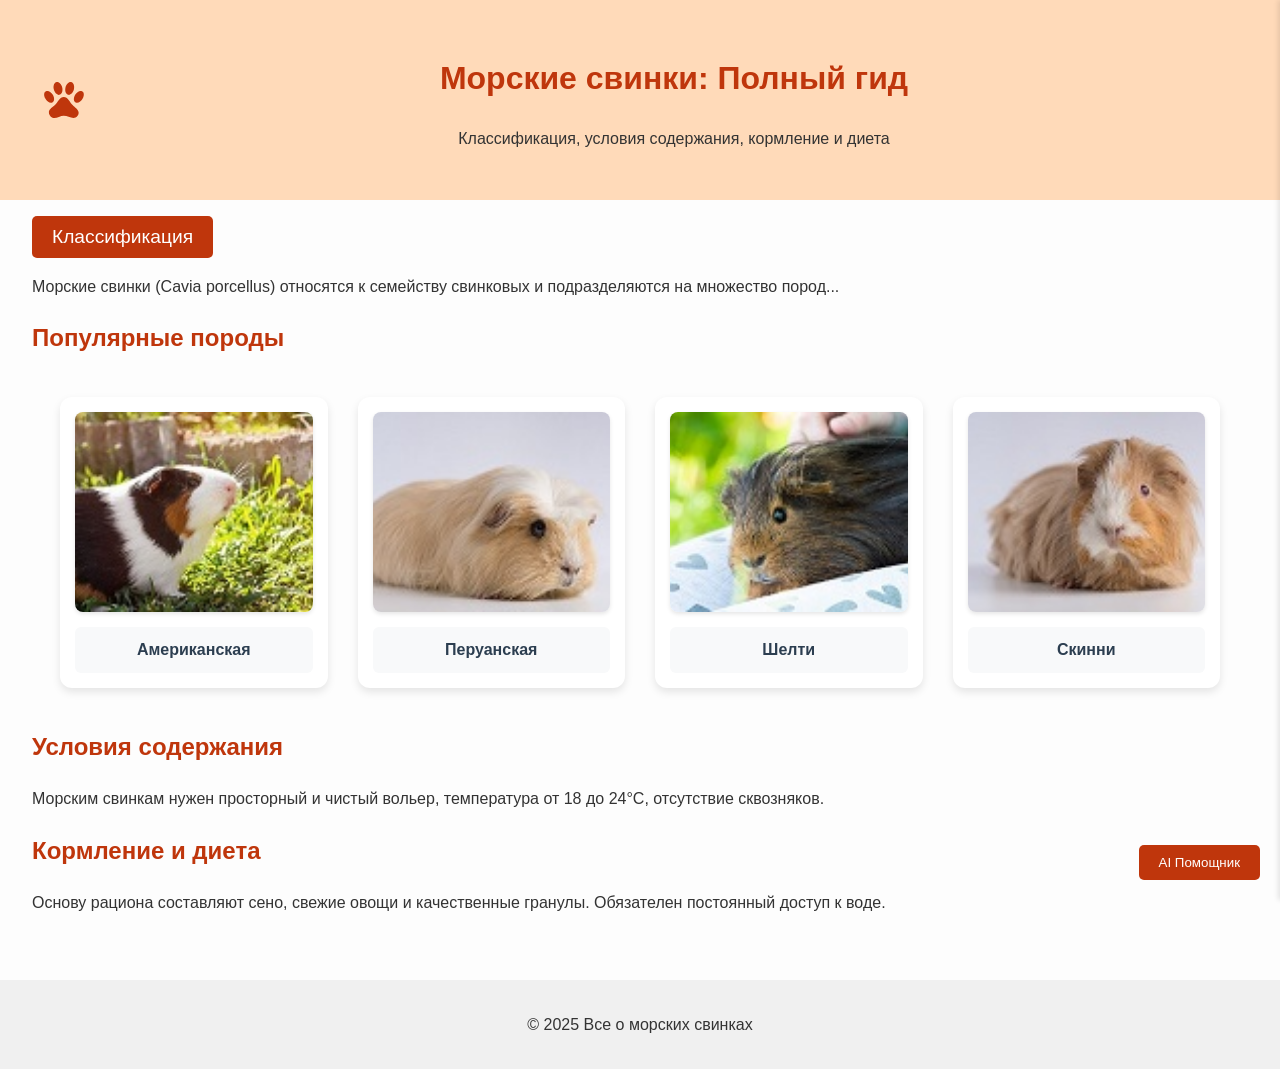
==== index.html @ c3771407 "Rename main file to index.html" ====
<!DOCTYPE html>
<html lang="ru">

<head>
  <meta charset="UTF-8">
  <meta name="viewport" content="width=device-width, initial-scale=1.0">
  <title>Морские свинки: Полный гид</title>
  <link rel="stylesheet" href="style.css">
  <link rel="icon" type="image/svg+xml" href="images/paw-icon.svg">
</head>

<body>
  <header>
    <div class="header-content">
      <img src="images/paw-icon.svg" alt="Лапка" class="paw-icon">
      <div>
        <h1>Морские свинки: Полный гид</h1>
        <p>Классификация, условия содержания, кормление и диета</p>
      </div>
    </div>
  </header>
  <main>
    <section>
      <button class="wiki-button" onclick="window.open('https://ru.wikipedia.org/wiki/%D0%9C%D0%BE%D1%80%D1%81%D0%BA%D0%B0%D1%8F_%D1%81%D0%B2%D0%B8%D0%BD%D0%BA%D0%B0', '_blank')">Классификация</button>
      <p>Морские свинки (Cavia porcellus) относятся к семейству свинковых и подразделяются на множество пород...</p>
    </section>
    <section>
      <h2>Популярные породы</h2>
      <div class="gallery">
        <div class="gallery-item">
          <img src="images/cute-guinea-pig-green-grass-garden1.jpg" alt="Американская морская свинка">
          <a href="#" class="breed-link" data-breed="american">Американская</a>
        </div>
        <div class="gallery-item">
          <img src="images/closeup-shot-guinea-pig-isolated-white-table2.jpg" alt="Перуанская морская свинка">
          <a href="#" class="breed-link" data-breed="peruvian">Перуанская</a>
        </div>
        <div class="gallery-item">
          <img src="images/guinea-pig-child-s-hands-close-up3.jpg" alt="Шелти">
          <a href="#" class="breed-link" data-breed="sheltie">Шелти</a>
        </div>
        <div class="gallery-item">
          <img src="images/closeup-shot-guinea-pig-isolated-white-wall4.jpg" alt="Скинни">
          <a href="#" class="breed-link" data-breed="skinny">Скинни</a>
        </div>
      </div>
    </section>
    <section>
      <h2>Условия содержания</h2>
      <p>Морским свинкам нужен просторный и чистый вольер, температура от 18 до 24°C, отсутствие сквозняков.</p>
    </section>
    <section>
      <h2>Кормление и диета</h2>
      <p>Основу рациона составляют сено, свежие овощи и качественные гранулы. Обязателен постоянный доступ к воде.</p>
    </section>
  </main>
  <footer>
    <p>&copy; 2025 Все о морских свинках</p>
  </footer>

  <div class="ai-panel">
    <div class="ai-panel-content">
      <h3>AI Помощник</h3>
      <p>Здесь вы можете получить помощь по содержанию морских свинок. Спросите меня о питании, содержании, здоровье или поведении морских свинок!</p>
      <div class="ai-input-container">
        <textarea id="ai-input" placeholder="Введите ваш вопрос... Например: Что едят морские свинки?"></textarea>
        <button id="ai-search-btn" class="ai-search-button">Спросить</button>
      </div>
      <div id="ai-messages"></div>
    </div>
  </div>
  
  <button class="toggle-ai-button" onclick="toggleAIPanel()">AI Помощник</button>

  <script src="ai-helper.js"></script>
  <script>
    const panel = document.querySelector('.ai-panel');
    const toggleButton = document.querySelector('.toggle-ai-button');
    const searchButton = document.getElementById('ai-search-btn');
    const aiInput = document.getElementById('ai-input');
    const aiMessages = document.getElementById('ai-messages');
    const aiHelper = new AIHelper();

    // Описания пород
    const breedDescriptions = {
      american: {
        title: "Американская морская свинка",
        description: "Американская морская свинка - одна из самых популярных пород. Характеризуется короткой, гладкой шерстью и округлым телом. Имеет спокойный характер и хорошо подходит для начинающих владельцев. Требует минимального ухода за шерстью."
      },
      peruvian: {
        title: "Перуанская морская свинка",
        description: "Перуанская морская свинка известна своей длинной, шелковистой шерстью, которая может достигать 50 см в длину. Требует регулярного ухода и расчесывания. Имеет спокойный характер и нуждается в особом внимании к гигиене."
      },
      sheltie: {
        title: "Шелти",
        description: "Шелти - порода с длинной шерстью, растущей от головы к хвосту. Отличается дружелюбным характером и высокой активностью. Требует регулярного ухода за шерстью и внимания со стороны хозяина."
      },
      skinny: {
        title: "Скинни",
        description: "Скинни - уникальная порода, практически лишенная шерсти. Имеет нежную кожу, которая требует особого ухода и защиты от холода. Характеризуется дружелюбным характером и высокой потребностью в тепле."
      }
    };

    function toggleAIPanel() {
      panel.classList.toggle('active');
      toggleButton.classList.toggle('hidden');
      
      // Очищаем содержимое AI помощника при закрытии
      if (!panel.classList.contains('active')) {
        aiMessages.innerHTML = '';
        aiInput.value = '';
      }
    }

    // Создаем элемент для описания породы
    const breedDescription = document.createElement('div');
    breedDescription.className = 'breed-description';
    document.body.appendChild(breedDescription);

    // Обработчик кликов по ссылкам пород
    document.querySelectorAll('.breed-link').forEach(link => {
      link.addEventListener('click', (e) => {
        e.preventDefault();
        const breed = e.target.dataset.breed;
        const description = breedDescriptions[breed];
        
        breedDescription.innerHTML = `
          <button class="close-description">&times;</button>
          <h3>${description.title}</h3>
          <p>${description.description}</p>
        `;
        
        breedDescription.classList.add('active');
        
        // Обработчик закрытия описания
        breedDescription.querySelector('.close-description').addEventListener('click', () => {
          breedDescription.classList.remove('active');
        });
      });
    });

    // Закрытие описания при клике вне его
    document.addEventListener('click', (e) => {
      if (!breedDescription.contains(e.target) && !e.target.classList.contains('breed-link')) {
        breedDescription.classList.remove('active');
      }
      
      // Закрытие AI панели при клике вне её
      if (!panel.contains(e.target) && 
          !toggleButton.contains(e.target) && 
          panel.classList.contains('active') &&
          !e.target.closest('.ai-panel') && 
          !e.target.closest('.toggle-ai-button')) {
        toggleAIPanel();
      }
    });

    function formatResponse(text) {
      return text.split('\n').map(line => {
        if (line.startsWith('•')) {
          return `<li>${line.substring(2)}</li>`;
        } else if (line.startsWith('По теме')) {
          return `<h4>${line}</h4><ul>`;
        } else if (line === '') {
          return '</ul>';
        }
        return line;
      }).join('\n');
    }

    // Обработка поиска
    async function handleSearch() {
      const question = aiInput.value.trim();
      if (question) {
        // Добавляем вопрос пользователя
        const userQuestion = document.createElement('div');
        userQuestion.className = 'ai-message user-message';
        userQuestion.textContent = question;
        aiMessages.appendChild(userQuestion);

        // Добавляем индикатор загрузки
        const loadingMessage = document.createElement('div');
        loadingMessage.className = 'ai-message ai-response loading';
        loadingMessage.textContent = 'Думаю...';
        aiMessages.appendChild(loadingMessage);

        try {
          // Получаем ответ от AI
          const response = await aiHelper.processQuestion(question);
          
          // Заменяем индикатор загрузки на ответ
          loadingMessage.innerHTML = formatResponse(response);
          loadingMessage.classList.remove('loading');
        } catch (error) {
          loadingMessage.textContent = 'Извините, произошла ошибка. Попробуйте еще раз.';
          loadingMessage.classList.remove('loading');
        }

        // Очищаем поле ввода
        aiInput.value = '';
        
        // Прокручиваем к последнему сообщению
        aiMessages.scrollTop = aiMessages.scrollHeight;
      }
    }

    searchButton.addEventListener('click', handleSearch);

    // Обработка Enter в текстовом поле
    aiInput.addEventListener('keypress', (e) => {
      if (e.key === 'Enter' && !e.shiftKey) {
        e.preventDefault();
        handleSearch();
      }
    });
  </script>
</body>

</html>
---- style.css ----
* {
  box-sizing: border-box;
}

body {
  font-family: 'Segoe UI', Tahoma, Geneva, Verdana, sans-serif;
  margin: 0;
  padding: 0;
  line-height: 1.6;
  background-color: #fdfdfd;
  color: #333;
}

header {
  background-color: #ffdab9;
  padding: 2rem;
}

.header-content {
  display: flex;
  align-items: center;
  gap: 20px;
  max-width: 1200px;
  margin: 0 auto;
}

.paw-icon {
  width: 48px;
  height: 48px;
  flex-shrink: 0;
}

.header-content div {
  flex-grow: 1;
  text-align: center;
}

main {
  padding: 1rem 2rem;
}

h1, h2 {
  color: #bf360c;
}

.gallery {
  display: grid;
  grid-template-columns: repeat(auto-fit, minmax(250px, 1fr));
  gap: 30px;
  padding: 20px;
  max-width: 1200px;
  margin: 0 auto;
}

.gallery-item {
  display: flex;
  flex-direction: column;
  align-items: center;
  gap: 15px;
  background: white;
  padding: 15px;
  border-radius: 12px;
  box-shadow: 0 4px 8px rgba(0, 0, 0, 0.1);
  transition: transform 0.3s ease, box-shadow 0.3s ease;
}

.gallery-item:hover {
  transform: translateY(-5px);
  box-shadow: 0 6px 12px rgba(0, 0, 0, 0.15);
}

.gallery-item img {
  width: 100%;
  height: 200px;
  object-fit: cover;
  border-radius: 8px;
  box-shadow: 0 2px 4px rgba(0, 0, 0, 0.1);
}

.breed-link {
  color: #2c3e50;
  text-decoration: none;
  font-weight: bold;
  padding: 10px 20px;
  border-radius: 6px;
  background-color: #f8f9fa;
  transition: all 0.3s ease;
  text-align: center;
  width: 100%;
  margin-top: auto;
}

.breed-link:hover {
  background-color: #e9ecef;
  transform: translateY(-2px);
  color: #bf360c;
}

.breed-description {
  display: none;
  position: fixed;
  top: 50%;
  left: 50%;
  transform: translate(-50%, -50%);
  background-color: white;
  padding: 20px;
  border-radius: 8px;
  box-shadow: 0 4px 8px rgba(0, 0, 0, 0.2);
  max-width: 80%;
  max-height: 80vh;
  overflow-y: auto;
  z-index: 1000;
}

.breed-description.active {
  display: block;
}

.breed-description h3 {
  color: #2c3e50;
  margin-bottom: 10px;
}

.breed-description p {
  color: #34495e;
  line-height: 1.6;
}

.close-description {
  position: absolute;
  top: 10px;
  right: 10px;
  background: none;
  border: none;
  font-size: 20px;
  cursor: pointer;
  color: #666;
}

.close-description:hover {
  color: #333;
}

footer {
  background-color: #f0f0f0;
  text-align: center;
  padding: 1rem;
  margin-top: 2rem;
}

@media (max-width: 600px) {
  .gallery img {
    flex: 1 1 100%;
  }
}

.wiki-button {
  background-color: #bf360c;
  color: white;
  border: none;
  padding: 10px 20px;
  font-size: 1.2em;
  border-radius: 5px;
  cursor: pointer;
  transition: background-color 0.3s ease;
}

.wiki-button:hover {
  background-color: #8c1c00;
}

/* AI Panel Styles */
.ai-panel {
  position: fixed;
  right: 0;
  top: 0;
  width: 300px;
  height: 100vh;
  background-color: #fff;
  box-shadow: -2px 0 5px rgba(0,0,0,0.1);
  transform: translateX(100%);
  transition: transform 0.3s ease;
  z-index: 1000;
  padding: 20px;
  overflow-y: auto;
}

.ai-panel.active {
  transform: translateX(0);
}

.toggle-ai-button {
  position: fixed;
  right: 20px;
  bottom: 20px;
  background-color: #bf360c;
  color: white;
  border: none;
  padding: 10px 20px;
  border-radius: 5px;
  cursor: pointer;
  transition: all 0.3s ease;
  z-index: 999;
}

.toggle-ai-button.hidden {
  transform: translateX(400px);
}

.toggle-ai-button:hover {
  background-color: #8c1c00;
}

.ai-panel-content {
  margin-top: 20px;
}

.ai-input-container {
  margin: 15px 0;
  display: flex;
  flex-direction: column;
  gap: 10px;
}

#ai-input {
  width: 100%;
  min-height: 80px;
  padding: 10px;
  border: 1px solid #ddd;
  border-radius: 5px;
  resize: vertical;
  font-family: inherit;
}

.ai-search-button {
  background-color: #bf360c;
  color: white;
  border: none;
  padding: 8px 15px;
  border-radius: 5px;
  cursor: pointer;
  transition: background-color 0.3s ease;
}

.ai-search-button:hover {
  background-color: #8c1c00;
}

#ai-messages {
  margin-top: 20px;
  display: flex;
  flex-direction: column;
  gap: 10px;
  max-height: 400px;
  overflow-y: auto;
}

.ai-message {
  padding: 10px;
  border-radius: 5px;
  max-width: 100%;
  white-space: pre-wrap;
}

.user-message {
  background-color: #f0f0f0;
  align-self: flex-end;
  margin-left: 20px;
}

.ai-response {
  background-color: #ffdab9;
  align-self: flex-start;
  margin-right: 20px;
}

.ai-response.loading {
  background-color: #f0f0f0;
  color: #666;
  font-style: italic;
}

.ai-response h4 {
  margin: 10px 0 5px 0;
  color: #bf360c;
}

.ai-response ul {
  margin: 0;
  padding-left: 20px;
}

.ai-response li {
  margin: 5px 0;
}

#ai-messages::-webkit-scrollbar {
  width: 6px;
}

#ai-messages::-webkit-scrollbar-track {
  background: #f1f1f1;
}

#ai-messages::-webkit-scrollbar-thumb {
  background: #bf360c;
  border-radius: 3px;
}

#ai-messages::-webkit-scrollbar-thumb:hover {
  background: #8c1c00;
}
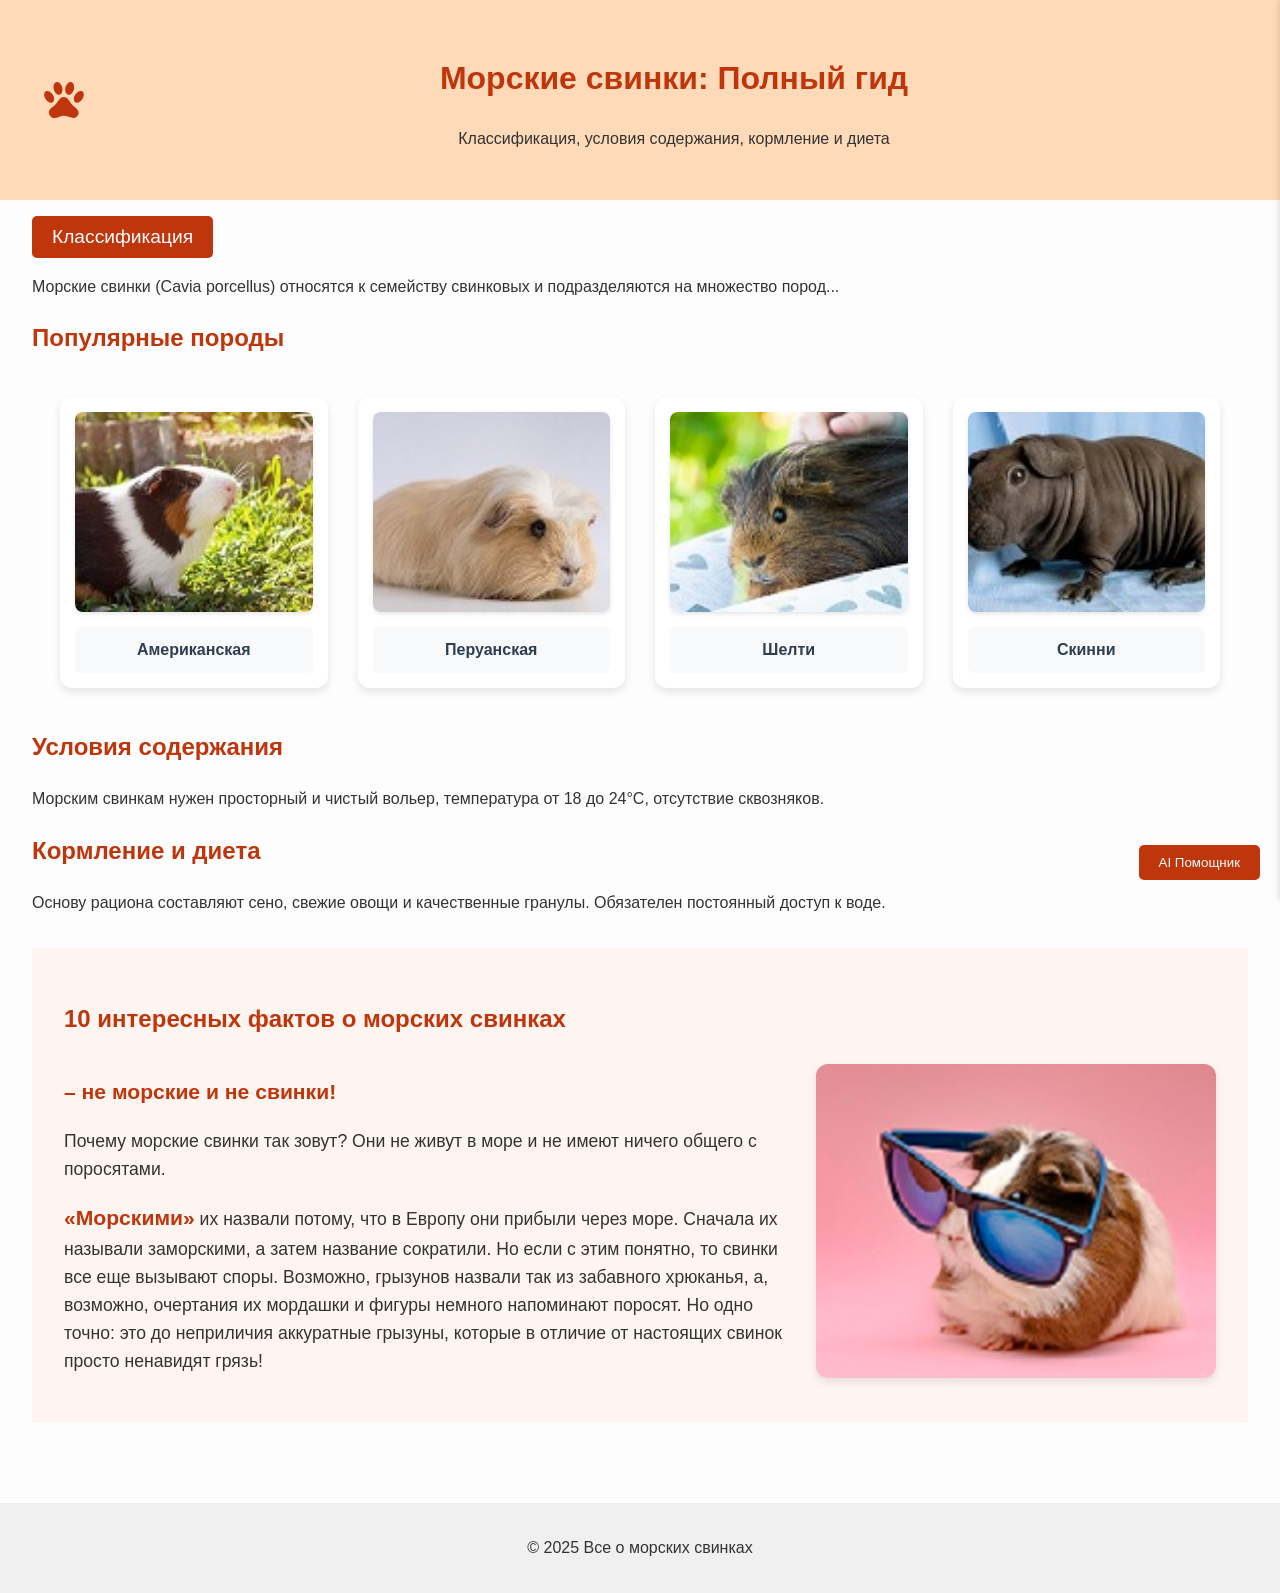
==== commit 25293030: "Add interesting facts section" ====
--- a/index.html
+++ b/index.html
@@ -40,7 +40,7 @@
           <a href="#" class="breed-link" data-breed="sheltie">Шелти</a>
         </div>
         <div class="gallery-item">
-          <img src="images/closeup-shot-guinea-pig-isolated-white-wall4.jpg" alt="Скинни">
+          <img src="images/images.jpeg4.jpeg" alt="Скинни">
           <a href="#" class="breed-link" data-breed="skinny">Скинни</a>
         </div>
       </div>
@@ -52,6 +52,20 @@
     <section>
       <h2>Кормление и диета</h2>
       <p>Основу рациона составляют сено, свежие овощи и качественные гранулы. Обязателен постоянный доступ к воде.</p>
+    </section>
+
+    <section class="facts-section">
+      <h2>10 интересных фактов о морских свинках</h2>
+      <div class="fact-container">
+        <div class="fact-text">
+          <p><strong>– не морские и не свинки!</strong></p>
+          <p>Почему морские свинки так зовут? Они не живут в море и не имеют ничего общего с поросятами.</p>
+          <p><strong>«Морскими»</strong> их назвали потому, что в Европу они прибыли через море. Сначала их называли заморскими, а затем название сократили. Но если с этим понятно, то свинки все еще вызывают споры. Возможно, грызунов назвали так из забавного хрюканья, а, возможно, очертания их мордашки и фигуры немного напоминают поросят. Но одно точно: это до неприличия аккуратные грызуны, которые в отличие от настоящих свинок просто ненавидят грязь!</p>
+        </div>
+        <div class="fact-image">
+          <img src="images/cute-guinea-pig-wearing-sunglasses5.jpg" alt="Морская свинка в очках">
+        </div>
+      </div>
     </section>
   </main>
   <footer>
--- a/style.css
+++ b/style.css
@@ -310,3 +310,83 @@
 #ai-messages::-webkit-scrollbar-thumb:hover {
   background: #8c1c00;
 }
+
+/* Медиа-запрос для мобильных устройств */
+@media (max-width: 768px) {
+  .breed-description {
+    max-width: 95%; /* Увеличиваем ширину на 1/3 (с 80% до 95%) */
+    padding: 15px;
+    font-size: 16px; /* Увеличиваем размер шрифта для лучшей читаемости */
+  }
+
+  .breed-description h3 {
+    font-size: 20px;
+    margin-bottom: 15px;
+  }
+
+  .breed-description p {
+    line-height: 1.8;
+  }
+
+  .close-description {
+    padding: 10px; /* Увеличиваем область нажатия для мобильных устройств */
+  }
+}
+
+/* Стили для секции с фактами */
+.facts-section {
+  padding: 2rem;
+  background-color: #fff5f0;
+  margin: 2rem 0;
+}
+
+.fact-container {
+  display: flex;
+  gap: 30px;
+  max-width: 1200px;
+  margin: 0 auto;
+  align-items: center;
+}
+
+.fact-text {
+  flex: 1;
+  font-size: 1.1em;
+  line-height: 1.6;
+}
+
+.fact-text p {
+  margin-bottom: 1rem;
+}
+
+.fact-text strong {
+  color: #bf360c;
+  font-size: 1.2em;
+}
+
+.fact-image {
+  flex: 1;
+  max-width: 400px;
+}
+
+.fact-image img {
+  width: 100%;
+  height: auto;
+  border-radius: 12px;
+  box-shadow: 0 4px 8px rgba(0, 0, 0, 0.1);
+}
+
+/* Медиа-запрос для мобильных устройств */
+@media (max-width: 768px) {
+  .fact-container {
+    flex-direction: column;
+  }
+
+  .fact-image {
+    order: -1;
+    max-width: 100%;
+  }
+
+  .facts-section {
+    padding: 1rem;
+  }
+}
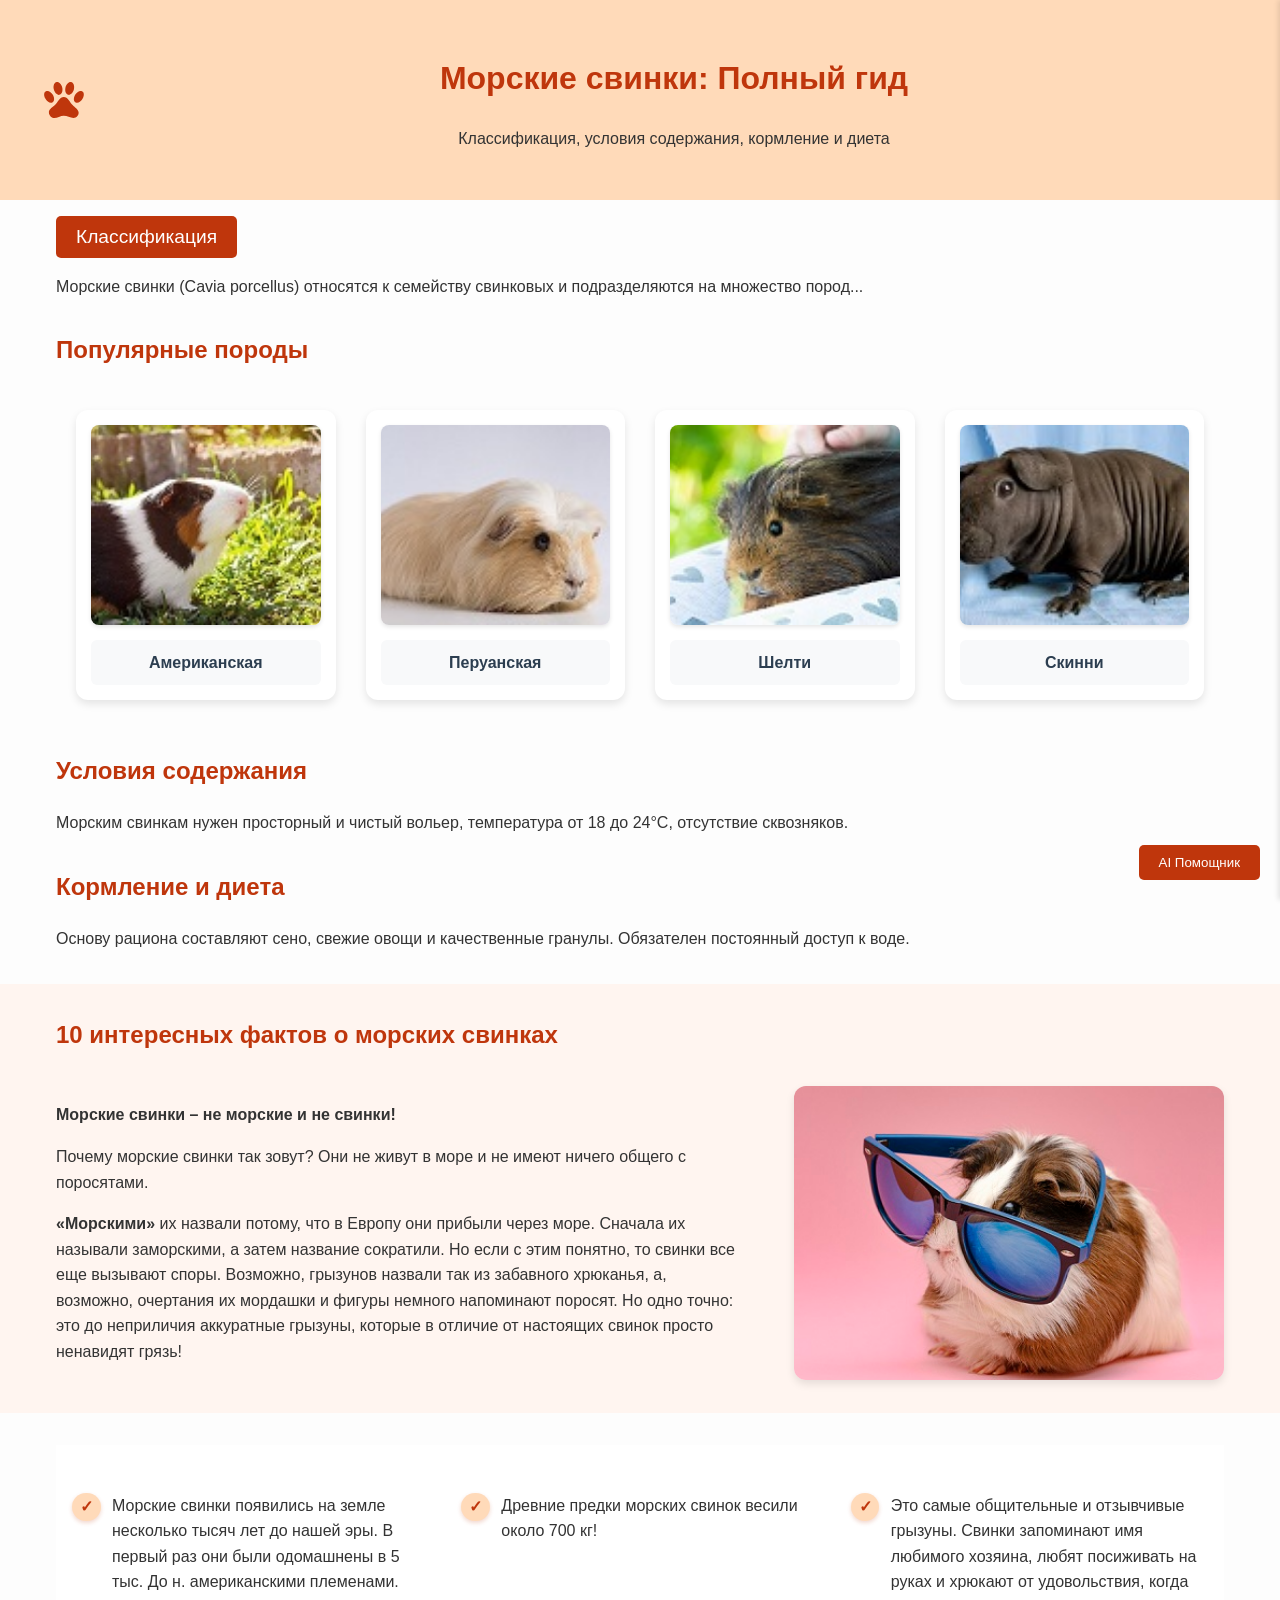
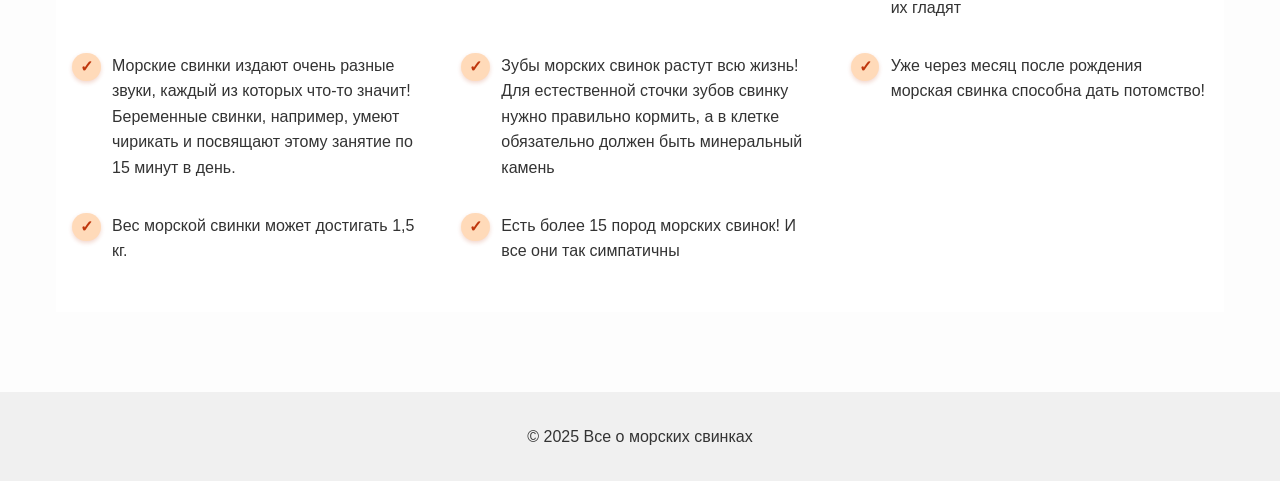
==== commit 913b8df6: "обавлен список фактов с галочками, обновлены стили модального окна для мобильных устройств" ====
--- a/index.html
+++ b/index.html
@@ -58,13 +58,28 @@
       <h2>10 интересных фактов о морских свинках</h2>
       <div class="fact-container">
         <div class="fact-text">
-          <p><strong>– не морские и не свинки!</strong></p>
+          <p><strong>Морские свинки – не морские и не свинки!</strong></p>
           <p>Почему морские свинки так зовут? Они не живут в море и не имеют ничего общего с поросятами.</p>
           <p><strong>«Морскими»</strong> их назвали потому, что в Европу они прибыли через море. Сначала их называли заморскими, а затем название сократили. Но если с этим понятно, то свинки все еще вызывают споры. Возможно, грызунов назвали так из забавного хрюканья, а, возможно, очертания их мордашки и фигуры немного напоминают поросят. Но одно точно: это до неприличия аккуратные грызуны, которые в отличие от настоящих свинок просто ненавидят грязь!</p>
         </div>
         <div class="fact-image">
           <img src="images/cute-guinea-pig-wearing-sunglasses5.jpg" alt="Морская свинка в очках">
         </div>
+      </div>
+    </section>
+
+    <section class="facts-list-section">
+      <div class="facts-list-container">
+        <ul class="facts-list">
+          <li>Морские свинки появились на земле несколько тысяч лет до нашей эры. В первый раз они были одомашнены в 5 тыс. До н. американскими племенами.</li>
+          <li>Древние предки морских свинок весили около 700 кг!</li>
+          <li>Это самые общительные и отзывчивые грызуны. Свинки запоминают имя любимого хозяина, любят посиживать на руках и хрюкают от удовольствия, когда их гладят</li>
+          <li>Морские свинки издают очень разные звуки, каждый из которых что-то значит! Беременные свинки, например, умеют чирикать и посвящают этому занятие по 15 минут в день.</li>
+          <li>Зубы морских свинок растут всю жизнь! Для естественной сточки зубов свинку нужно правильно кормить, а в клетке обязательно должен быть минеральный камень</li>
+          <li>Уже через месяц после рождения морская свинка способна дать потомство!</li>
+          <li>Вес морской свинки может достигать 1,5 кг.</li>
+          <li>Есть более 15 пород морских свинок! И все они так симпатичны</li>
+        </ul>
       </div>
     </section>
   </main>
@@ -95,23 +110,37 @@
     const aiMessages = document.getElementById('ai-messages');
     const aiHelper = new AIHelper();
 
+    // Функция для подстройки высоты изображения
+    function adjustImageHeight() {
+      const textBlock = document.querySelector('.fact-text');
+      const imageContainer = document.querySelector('.fact-image');
+      if (textBlock && imageContainer) {
+        const textHeight = textBlock.offsetHeight;
+        imageContainer.style.height = `${textHeight}px`;
+      }
+    }
+
+    // Вызываем функцию при загрузке страницы и при изменении размера окна
+    window.addEventListener('load', adjustImageHeight);
+    window.addEventListener('resize', adjustImageHeight);
+
     // Описания пород
     const breedDescriptions = {
       american: {
         title: "Американская морская свинка",
-        description: "Американская морская свинка - одна из самых популярных пород. Характеризуется короткой, гладкой шерстью и округлым телом. Имеет спокойный характер и хорошо подходит для начинающих владельцев. Требует минимального ухода за шерстью."
+        description: "Американская морская свинка - одна из самых распространенных пород. Отличается короткой, гладкой шерстью и округлым телосложением. Обладает спокойным характером, что делает её идеальным питомцем для начинающих. Уход за шерстью минимальный."
       },
       peruvian: {
         title: "Перуанская морская свинка",
-        description: "Перуанская морская свинка известна своей длинной, шелковистой шерстью, которая может достигать 50 см в длину. Требует регулярного ухода и расчесывания. Имеет спокойный характер и нуждается в особом внимании к гигиене."
+        description: "Перуанская морская свинка славится своей длинной, шелковистой шерстью, которая может вырастать до 50 см. Требует ежедневного расчесывания и особого внимания к гигиене. Обладает мягким, дружелюбным характером."
       },
       sheltie: {
         title: "Шелти",
-        description: "Шелти - порода с длинной шерстью, растущей от головы к хвосту. Отличается дружелюбным характером и высокой активностью. Требует регулярного ухода за шерстью и внимания со стороны хозяина."
+        description: "Шелти - порода с длинной, струящейся шерстью, растущей от головы к хвосту. Отличается активным и общительным характером. Нуждается в регулярном уходе за шерстью и ежедневном внимании хозяина."
       },
       skinny: {
         title: "Скинни",
-        description: "Скинни - уникальная порода, практически лишенная шерсти. Имеет нежную кожу, которая требует особого ухода и защиты от холода. Характеризуется дружелюбным характером и высокой потребностью в тепле."
+        description: "Скинни - необычная порода, практически лишенная шерсти. Имеет очень нежную кожу, которая нуждается в особой защите от холода и солнца. Отличается ласковым характером и высокой потребностью в тепле. Идеально подходит для содержания в квартире."
       }
     };
 
--- a/style.css
+++ b/style.css
@@ -36,7 +36,13 @@
 }
 
 main {
-  padding: 1rem 2rem;
+  max-width: 1200px;
+  margin: 0 auto;
+  padding: 1rem;
+}
+
+main > section {
+  margin-bottom: 2rem;
 }
 
 h1, h2 {
@@ -110,6 +116,7 @@
   max-height: 80vh;
   overflow-y: auto;
   z-index: 1000;
+  width: 600px;
 }
 
 .breed-description.active {
@@ -314,30 +321,40 @@
 /* Медиа-запрос для мобильных устройств */
 @media (max-width: 768px) {
   .breed-description {
-    max-width: 95%; /* Увеличиваем ширину на 1/3 (с 80% до 95%) */
+    width: 80%;
+    max-width: none;
     padding: 15px;
-    font-size: 16px; /* Увеличиваем размер шрифта для лучшей читаемости */
   }
 
   .breed-description h3 {
-    font-size: 20px;
-    margin-bottom: 15px;
+    font-size: 18px;
+    margin-bottom: 10px;
   }
 
   .breed-description p {
-    line-height: 1.8;
-  }
-
-  .close-description {
-    padding: 10px; /* Увеличиваем область нажатия для мобильных устройств */
+    font-size: 14px;
+    line-height: 1.5;
   }
 }
 
 /* Стили для секции с фактами */
 .facts-section {
-  padding: 2rem;
+  padding: 2rem 0;
   background-color: #fff5f0;
   margin: 2rem 0;
+  width: 100vw;
+  position: relative;
+  left: 50%;
+  right: 50%;
+  margin-left: -50vw;
+  margin-right: -50vw;
+}
+
+.facts-section h2 {
+  max-width: 1200px;
+  margin: 0 auto 2rem;
+  text-align: left;
+  padding: 0 1rem;
 }
 
 .fact-container {
@@ -345,34 +362,42 @@
   gap: 30px;
   max-width: 1200px;
   margin: 0 auto;
-  align-items: center;
+  align-items: flex-start;
+  padding: 0 1rem;
 }
 
 .fact-text {
-  flex: 1;
-  font-size: 1.1em;
+  flex: 1.6;
   line-height: 1.6;
+  padding-right: 20px;
 }
 
 .fact-text p {
   margin-bottom: 1rem;
+  font-size: inherit;
+  color: #333;
 }
 
 .fact-text strong {
-  color: #bf360c;
-  font-size: 1.2em;
+  color: inherit;
+  font-size: inherit;
 }
 
 .fact-image {
   flex: 1;
-  max-width: 400px;
+  max-width: 500px;
+  position: relative;
 }
 
 .fact-image img {
   width: 100%;
-  height: auto;
+  height: 100%;
   border-radius: 12px;
   box-shadow: 0 4px 8px rgba(0, 0, 0, 0.1);
+  object-fit: cover;
+  position: absolute;
+  top: 0;
+  left: 0;
 }
 
 /* Медиа-запрос для мобильных устройств */
@@ -389,4 +414,77 @@
   .facts-section {
     padding: 1rem;
   }
-}
+  
+  .facts-section h2 {
+    padding: 0 1rem;
+  }
+}
+
+/* Стили для списка фактов */
+.facts-list-section {
+  padding: 3rem 0;
+  background-color: #fff;
+}
+
+.facts-list-container {
+  max-width: 1200px;
+  margin: 0 auto;
+  padding: 0 1rem;
+}
+
+.facts-list {
+  list-style: none;
+  padding: 0;
+  margin: 0;
+  display: grid;
+  grid-template-columns: repeat(auto-fit, minmax(300px, 1fr));
+  gap: 2rem;
+}
+
+.facts-list li {
+  position: relative;
+  padding-left: 2.5rem;
+  line-height: 1.6;
+  color: #333;
+}
+
+.facts-list li::before {
+  content: '✓';
+  position: absolute;
+  left: 0;
+  top: 0;
+  width: 1.8rem;
+  height: 1.8rem;
+  background-color: #ffdab9;
+  border-radius: 50%;
+  display: flex;
+  align-items: center;
+  justify-content: center;
+  color: #bf360c;
+  font-weight: bold;
+  box-shadow: 0 2px 4px rgba(191, 54, 12, 0.2);
+  transition: transform 0.2s ease;
+}
+
+.facts-list li:hover::before {
+  transform: scale(1.1);
+  background-color: #ffe4c4;
+}
+
+/* Медиа-запрос для мобильных устройств */
+@media (max-width: 768px) {
+  .facts-list {
+    grid-template-columns: 1fr;
+    gap: 1.5rem;
+  }
+
+  .facts-list li {
+    padding-left: 2rem;
+  }
+
+  .facts-list li::before {
+    width: 1.5rem;
+    height: 1.5rem;
+    font-size: 0.9rem;
+  }
+}
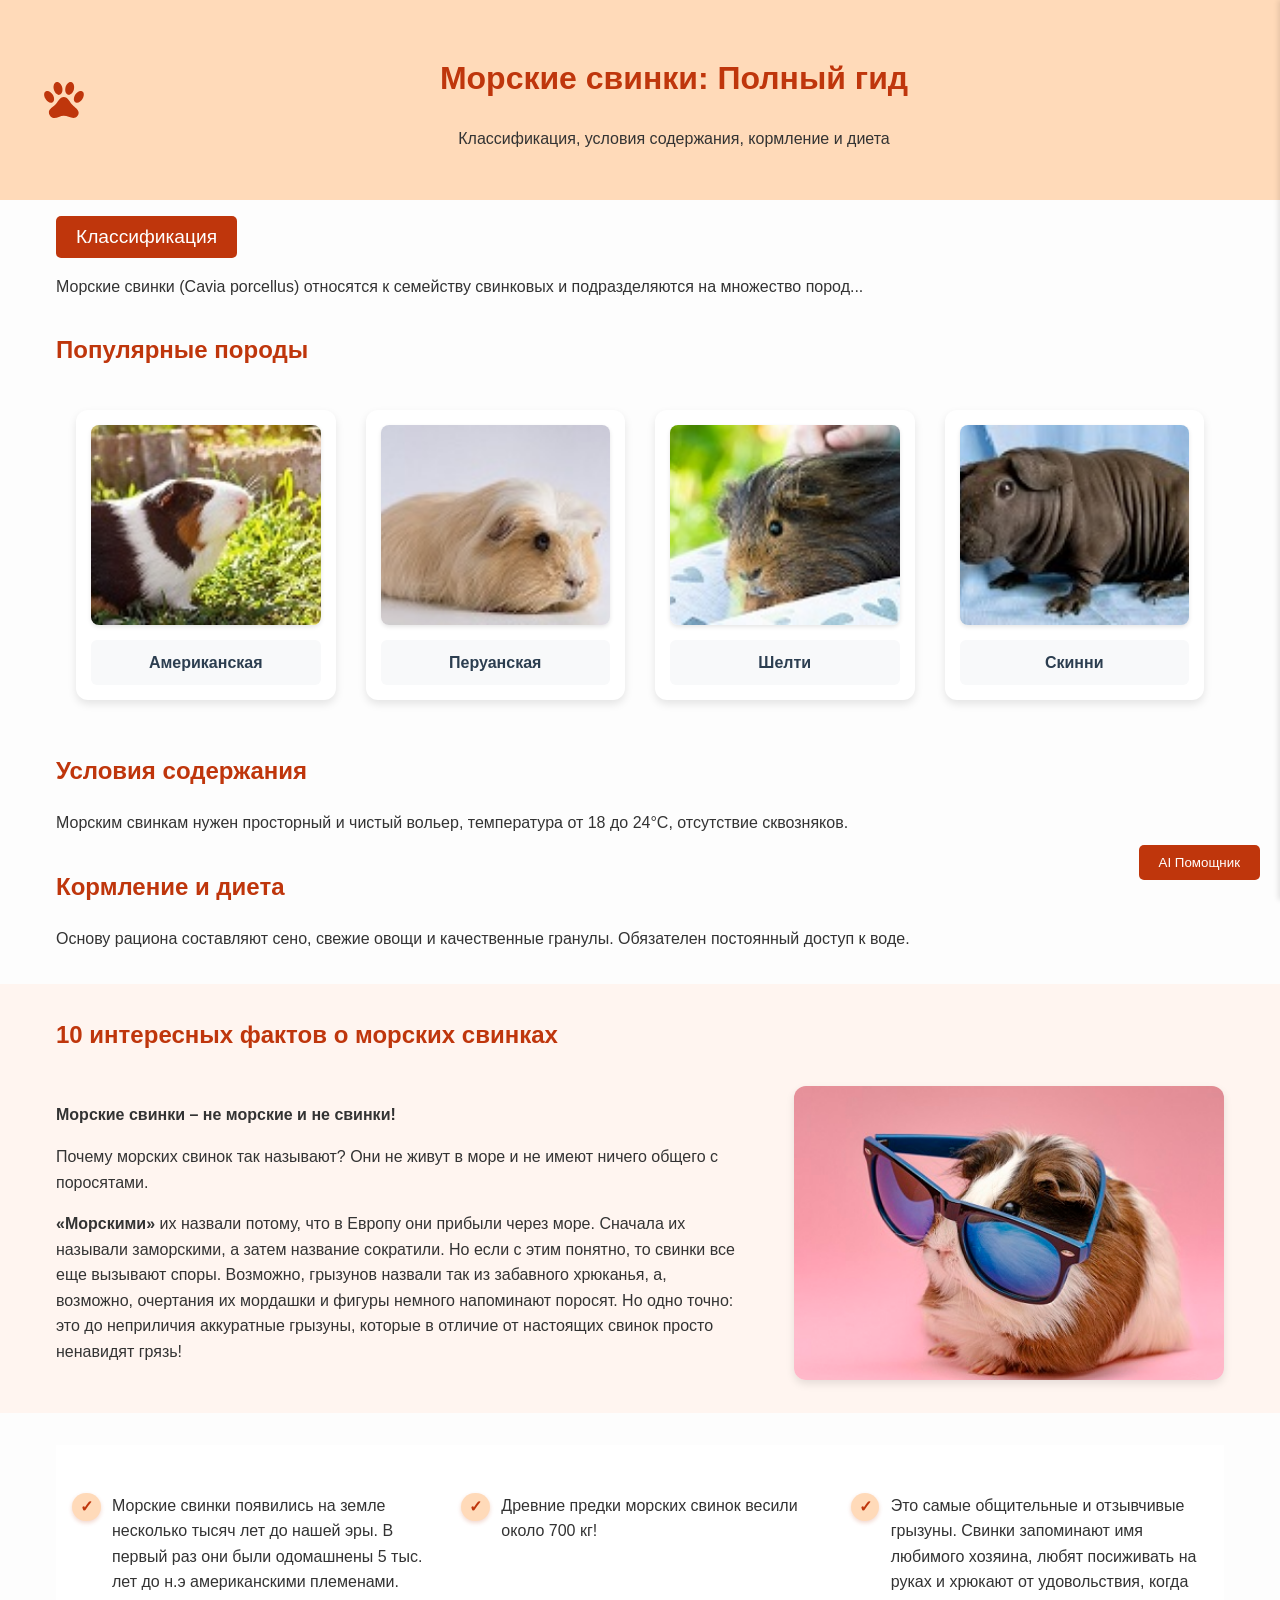
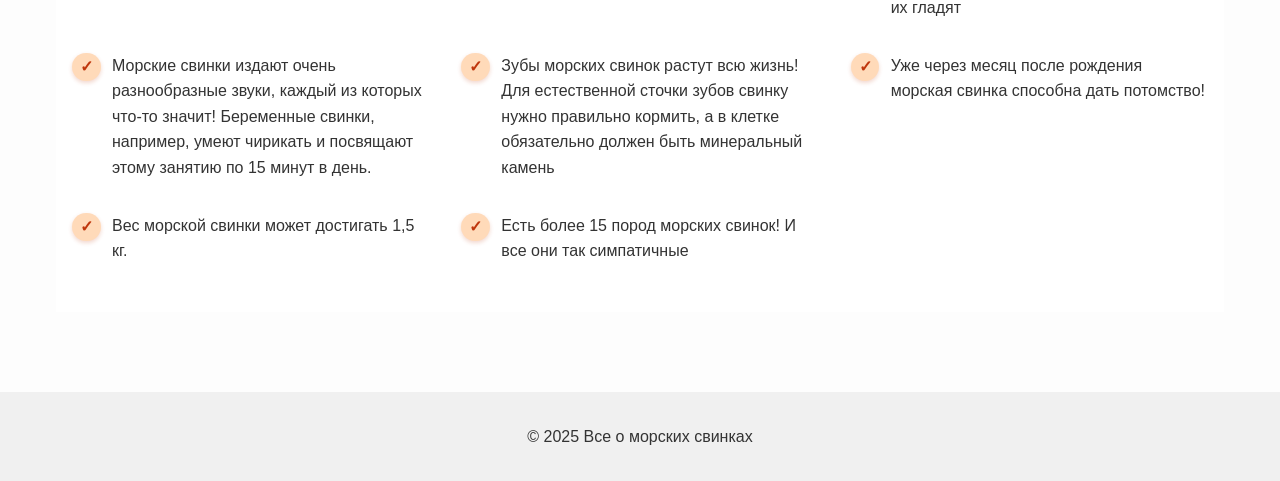
==== commit b3f9a9a5: "несены правки в верстку" ====
--- a/index.html
+++ b/index.html
@@ -59,7 +59,7 @@
       <div class="fact-container">
         <div class="fact-text">
           <p><strong>Морские свинки – не морские и не свинки!</strong></p>
-          <p>Почему морские свинки так зовут? Они не живут в море и не имеют ничего общего с поросятами.</p>
+          <p>Почему морских свинок так называют? Они не живут в море и не имеют ничего общего с поросятами.</p>
           <p><strong>«Морскими»</strong> их назвали потому, что в Европу они прибыли через море. Сначала их называли заморскими, а затем название сократили. Но если с этим понятно, то свинки все еще вызывают споры. Возможно, грызунов назвали так из забавного хрюканья, а, возможно, очертания их мордашки и фигуры немного напоминают поросят. Но одно точно: это до неприличия аккуратные грызуны, которые в отличие от настоящих свинок просто ненавидят грязь!</p>
         </div>
         <div class="fact-image">
@@ -71,14 +71,14 @@
     <section class="facts-list-section">
       <div class="facts-list-container">
         <ul class="facts-list">
-          <li>Морские свинки появились на земле несколько тысяч лет до нашей эры. В первый раз они были одомашнены в 5 тыс. До н. американскими племенами.</li>
+          <li>Морские свинки появились на земле несколько тысяч лет до нашей эры. В первый раз они были одомашнены 5 тыс. лет до н.э американскими племенами.</li>
           <li>Древние предки морских свинок весили около 700 кг!</li>
           <li>Это самые общительные и отзывчивые грызуны. Свинки запоминают имя любимого хозяина, любят посиживать на руках и хрюкают от удовольствия, когда их гладят</li>
-          <li>Морские свинки издают очень разные звуки, каждый из которых что-то значит! Беременные свинки, например, умеют чирикать и посвящают этому занятие по 15 минут в день.</li>
+          <li>Морские свинки издают очень разнообразные звуки, каждый из которых что-то значит! Беременные свинки, например, умеют чирикать и посвящают этому занятию по 15 минут в день.</li>
           <li>Зубы морских свинок растут всю жизнь! Для естественной сточки зубов свинку нужно правильно кормить, а в клетке обязательно должен быть минеральный камень</li>
           <li>Уже через месяц после рождения морская свинка способна дать потомство!</li>
           <li>Вес морской свинки может достигать 1,5 кг.</li>
-          <li>Есть более 15 пород морских свинок! И все они так симпатичны</li>
+          <li>Есть более 15 пород морских свинок! И все они так симпатичные</li>
         </ul>
       </div>
     </section>
